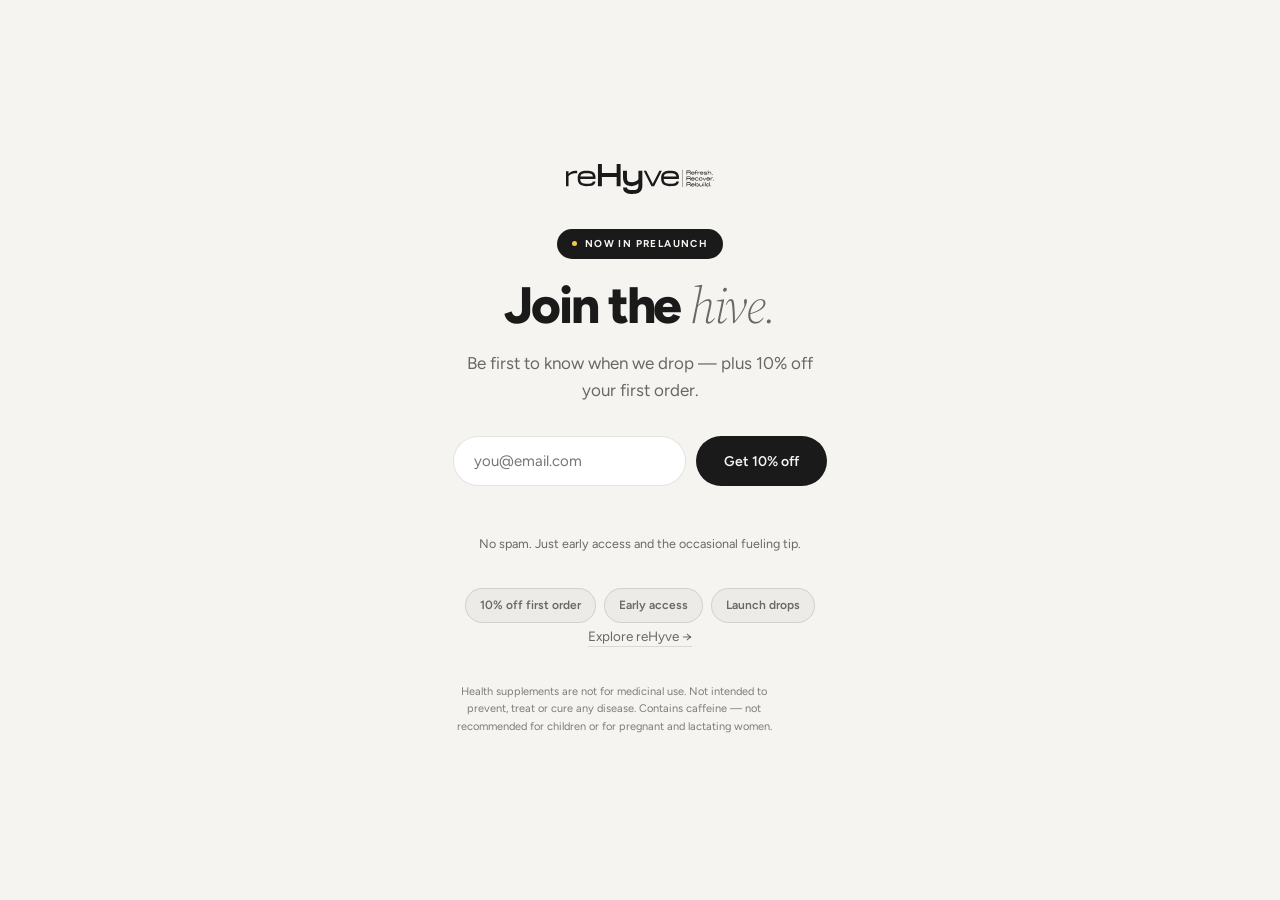
==== join/index.html @ aa382074 "z" ====
<!DOCTYPE html>
<html lang="en">
<head>
<meta charset="UTF-8" />
<meta name="viewport" content="width=device-width, initial-scale=1.0" />
<meta name="theme-color" content="#f5f4f0" />
<title>Join the hive — reHyve</title>
<meta name="description" content="Join the reHyve prelaunch list for early access, launch drops and 10% off your first order." />
<meta name="robots" content="noindex" />
<link rel="preconnect" href="https://fonts.googleapis.com" />
<link rel="preconnect" href="https://fonts.gstatic.com" crossorigin />
<link href="https://fonts.googleapis.com/css2?family=Figtree:wght@400;500;600;700;800;900&family=Source+Serif+4:ital,opsz,wght@1,8..60,300&display=swap" rel="stylesheet" />
<style>
:root{
  --ink:#1a1a1a; --paper:#f5f4f0; --muted:#6a6862;
  --line:rgba(26,26,26,.12); --green:#6ba292; --red:#c25b5b;
  --sans:'Figtree',system-ui,-apple-system,'Segoe UI',sans-serif;
  --serif:'Source Serif 4',Georgia,serif;
  --ease:cubic-bezier(.22,1,.36,1);
}
*{margin:0;padding:0;box-sizing:border-box}
html,body{height:100%}
body{font-family:var(--sans);background:var(--paper);color:var(--ink);line-height:1.6;
  -webkit-font-smoothing:antialiased;display:flex;flex-direction:column;
  align-items:center;justify-content:center;padding:28px 22px;text-align:center}
img{display:block;max-width:100%}
em{font-family:var(--serif);font-style:italic;font-weight:300;color:var(--muted)}

.logo{height:30px;width:auto;margin:0 auto 34px}
.tag{display:inline-flex;align-items:center;gap:8px;background:var(--ink);color:var(--paper);
  font-size:10px;font-weight:700;letter-spacing:.14em;padding:7px 15px;border-radius:100px;margin-bottom:20px}
.dot{width:5px;height:5px;border-radius:50%;background:#f2c94c;animation:blink 2s infinite}
@keyframes blink{0%,100%{opacity:1}50%{opacity:.25}}

h1{font-size:clamp(2.1rem,8vw,3.2rem);font-weight:800;letter-spacing:-.04em;line-height:1.03}
.sub{font-size:clamp(15px,3.6vw,17px);color:var(--muted);max-width:34ch;margin:18px auto 0}

form{display:flex;gap:10px;width:100%;max-width:430px;margin:32px auto 0;flex-wrap:wrap}
input[type=email]{flex:1 1 200px;min-width:0;font-family:inherit;font-size:15px;
  padding:15px 20px;border-radius:100px;border:1.5px solid var(--line);
  background:#fff;color:var(--ink);transition:border-color .25s}
input[type=email]:focus{outline:none;border-color:var(--ink)}
button{font-family:inherit;cursor:pointer;border:none;font-size:14px;font-weight:600;
  padding:15px 28px;border-radius:100px;background:var(--ink);color:var(--paper);
  transition:transform .25s var(--ease),box-shadow .25s}
button:hover{transform:translateY(-2px);box-shadow:0 12px 28px -10px rgba(26,26,26,.5)}
.msg{font-size:14px;font-weight:600;margin-top:16px;min-height:22px}
.fine{font-size:12.5px;color:var(--muted);margin-top:10px}

.perks{display:flex;gap:8px;justify-content:center;flex-wrap:wrap;margin-top:34px}
.perk{font-size:12px;font-weight:600;color:var(--muted);background:rgba(26,26,26,.04);
  border:1px solid var(--line);padding:7px 14px;border-radius:100px}
.back{margin-top:38px;font-size:13.5px;color:var(--muted);text-decoration:none;
  border-bottom:1px solid var(--line);padding-bottom:2px}
.back:hover{color:var(--ink)}
.legal{margin-top:34px;font-size:11px;color:var(--muted);max-width:46ch;line-height:1.6;opacity:.85}
</style>
</head>
<body>

<main>
  <img class="logo" src="../assets/logo-black.svg" alt="reHyve" />

  <span class="tag"><span class="dot"></span>NOW IN PRELAUNCH</span>

  <h1>Join the <em>hive.</em></h1>
  <p class="sub">Be first to know when we drop — plus 10% off your first order.</p>

  <form id="joinForm" method="POST"
        action="https://zgp4-zgp4.maillist-manage.in/weboptin.zc"
        target="zcHidden" novalidate>
    <label class="sr-only" for="email" style="position:absolute;width:1px;height:1px;overflow:hidden;clip:rect(0,0,0,0)">Email address</label>
    <input id="email" name="CONTACT_EMAIL" type="email" placeholder="you@email.com" autocomplete="email" required />
    <button type="submit">Get 10% off</button>
    <input type="hidden" name="submitType" value="optinCustomView" />
    <input type="hidden" name="emailReportId" value="" />
    <input type="hidden" name="formType" value="QuickForm" />
    <input type="hidden" name="zx" value="1dfc677d85" />
    <input type="hidden" name="zcvers" value="2.0" />
    <input type="hidden" name="oldListIds" value="" />
    <input type="hidden" name="mode" value="OptinCreateView" />
    <input type="hidden" name="zcld" value="151346f2036389cd" />
    <input type="hidden" name="zctd" value="151346f203636e29" />
    <input type="hidden" name="zc_trackCode" value="ZCFORMVIEW" />
    <input type="hidden" name="zc_formIx" value="3z68e1d591463554affc09c914d239ed69a33b4a4b6ef9f13fb98e4be2c7274180" />
  </form>
  <iframe name="zcHidden" style="display:none" title="signup"></iframe>
  <p class="msg" id="msg" role="status" aria-live="polite"></p>
  <p class="fine">No spam. Just early access and the occasional fueling tip.</p>

  <div class="perks">
    <span class="perk">10% off first order</span>
    <span class="perk">Early access</span>
    <span class="perk">Launch drops</span>
  </div>

  <a class="back" href="../index.html">Explore reHyve →</a>

  <p class="legal">
    Health supplements are not for medicinal use. Not intended to prevent, treat or cure any disease.
    Contains caffeine — not recommended for children or for pregnant and lactating women.
  </p>
</main>

<script>
(function () {
  var form = document.getElementById('joinForm'),
      input = document.getElementById('email'),
      msg = document.getElementById('msg');

  form.addEventListener('submit', function (e) {
    var v = (input.value || '').trim();
    if (!/^[^@\s]+@[^@\s]+\.[^@\s]{2,}$/.test(v)) {
      e.preventDefault();
      msg.style.color = '#c25b5b';
      msg.textContent = 'Please enter a valid email address.';
      input.focus();
      return;
    }
    msg.style.color = '#6ba292';
    msg.textContent = "You're on the list. Check your inbox to confirm.";
    setTimeout(function () { input.value = ''; }, 400);
  });
})();
</script>

</body>
</html>
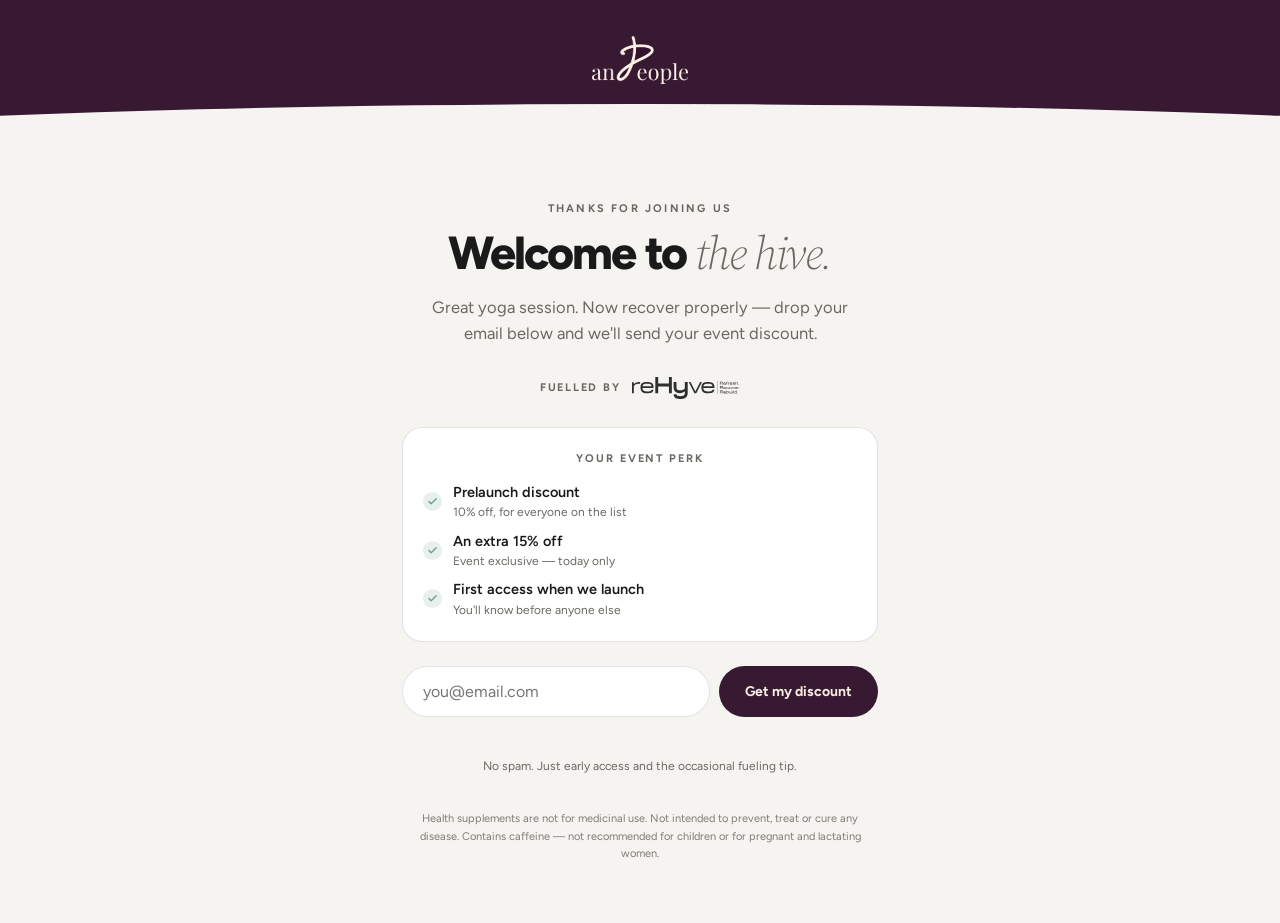
==== commit 6fbdd238: "andpeople event" ====
--- a/join/index.html
+++ b/join/index.html
@@ -3,75 +3,152 @@
 <head>
 <meta charset="UTF-8" />
 <meta name="viewport" content="width=device-width, initial-scale=1.0" />
-<meta name="theme-color" content="#f5f4f0" />
-<title>Join the hive — reHyve</title>
-<meta name="description" content="Join the reHyve prelaunch list for early access, launch drops and 10% off your first order." />
+<meta name="theme-color" content="#371931" />
+<title>Welcome — andPeople × reHyve</title>
+<meta name="description" content="Thanks for joining us at the wellness session. Join the reHyve prelaunch list for your event discount." />
 <meta name="robots" content="noindex" />
 <link rel="preconnect" href="https://fonts.googleapis.com" />
 <link rel="preconnect" href="https://fonts.gstatic.com" crossorigin />
-<link href="https://fonts.googleapis.com/css2?family=Figtree:wght@400;500;600;700;800;900&family=Source+Serif+4:ital,opsz,wght@1,8..60,300&display=swap" rel="stylesheet" />
+<link href="https://fonts.googleapis.com/css2?family=Figtree:wght@400;500;600;700;800;900&family=Source+Serif+4:ital,opsz,wght@0,8..60,300;1,8..60,300&display=swap" rel="stylesheet" />
 <style>
 :root{
-  --ink:#1a1a1a; --paper:#f5f4f0; --muted:#6a6862;
-  --line:rgba(26,26,26,.12); --green:#6ba292; --red:#c25b5b;
+  --plum:#371931;          /* andPeople brand purple */
+  --plum-2:#4a2342;
+  --cream:#f7ece2;         /* andPeople cream */
+  --ink:#1a1a1a;
+  --paper:#f5f4f0;
+  --muted:#6a6862;
+  --line:rgba(26,26,26,.12);
+  --green:#6ba292;
+  --red:#c25b5b;
   --sans:'Figtree',system-ui,-apple-system,'Segoe UI',sans-serif;
   --serif:'Source Serif 4',Georgia,serif;
   --ease:cubic-bezier(.22,1,.36,1);
 }
 *{margin:0;padding:0;box-sizing:border-box}
-html,body{height:100%}
-body{font-family:var(--sans);background:var(--paper);color:var(--ink);line-height:1.6;
-  -webkit-font-smoothing:antialiased;display:flex;flex-direction:column;
-  align-items:center;justify-content:center;padding:28px 22px;text-align:center}
+body{font-family:var(--sans);background:var(--paper);color:var(--ink);
+  line-height:1.6;-webkit-font-smoothing:antialiased}
 img{display:block;max-width:100%}
-em{font-family:var(--serif);font-style:italic;font-weight:300;color:var(--muted)}
-
-.logo{height:30px;width:auto;margin:0 auto 34px}
-.tag{display:inline-flex;align-items:center;gap:8px;background:var(--ink);color:var(--paper);
-  font-size:10px;font-weight:700;letter-spacing:.14em;padding:7px 15px;border-radius:100px;margin-bottom:20px}
-.dot{width:5px;height:5px;border-radius:50%;background:#f2c94c;animation:blink 2s infinite}
-@keyframes blink{0%,100%{opacity:1}50%{opacity:.25}}
-
-h1{font-size:clamp(2.1rem,8vw,3.2rem);font-weight:800;letter-spacing:-.04em;line-height:1.03}
-.sub{font-size:clamp(15px,3.6vw,17px);color:var(--muted);max-width:34ch;margin:18px auto 0}
-
-form{display:flex;gap:10px;width:100%;max-width:430px;margin:32px auto 0;flex-wrap:wrap}
-input[type=email]{flex:1 1 200px;min-width:0;font-family:inherit;font-size:15px;
+em{font-family:var(--serif);font-style:italic;font-weight:300}
+.sr-only{position:absolute;width:1px;height:1px;overflow:hidden;clip:rect(0,0,0,0)}
+
+/* ---------- host banner ---------- */
+.host{background:var(--plum);color:var(--cream);text-align:center;
+  padding:34px 22px 30px;position:relative;overflow:hidden}
+.host::after{content:"";position:absolute;left:50%;bottom:-70px;transform:translateX(-50%);
+  width:180%;height:140px;background:var(--paper);border-radius:50% 50% 0 0}
+.host-logo{height:52px;width:auto;margin:0 auto 14px}
+.host-line{font-size:11px;font-weight:700;letter-spacing:.2em;text-transform:uppercase;opacity:.72}
+.host-sub{font-size:12.5px;opacity:.6;margin-top:6px}
+
+/* ---------- body ---------- */
+.wrap{max-width:520px;margin:0 auto;padding:0 22px 60px;text-align:center;position:relative;z-index:2}
+.hi{font-size:11px;font-weight:700;letter-spacing:.2em;text-transform:uppercase;
+  color:var(--muted);margin-top:26px}
+h1{font-size:clamp(2rem,7.5vw,2.9rem);font-weight:800;letter-spacing:-.04em;
+  line-height:1.05;margin-top:12px}
+h1 em{color:var(--muted)}
+.lead{font-size:clamp(15px,3.6vw,16.5px);color:var(--muted);margin:16px auto 0;max-width:38ch}
+
+.brandmark{display:flex;align-items:center;justify-content:center;gap:12px;margin:30px auto 0}
+.brandmark img{height:22px;width:auto;opacity:.9}
+.brandmark span{font-size:11px;font-weight:700;letter-spacing:.16em;
+  text-transform:uppercase;color:var(--muted)}
+
+/* ---------- offer ---------- */
+.offer{margin:28px auto 0;background:#fff;border:1px solid var(--line);
+  border-radius:20px;padding:22px 20px}
+.offer-top{font-size:11px;font-weight:700;letter-spacing:.18em;
+  text-transform:uppercase;color:var(--muted)}
+.offer-rows{display:flex;flex-direction:column;gap:8px;margin-top:14px;text-align:left}
+.orow{display:flex;align-items:center;gap:11px;font-size:14.5px;font-weight:600}
+.orow .tick{width:19px;height:19px;border-radius:50%;background:rgba(107,162,146,.16);
+  display:flex;align-items:center;justify-content:center;flex-shrink:0}
+.orow .tick svg{width:11px;height:11px;stroke:var(--green);fill:none;stroke-width:3;
+  stroke-linecap:round;stroke-linejoin:round}
+.orow small{display:block;font-size:12px;font-weight:400;color:var(--muted);line-height:1.45}
+
+/* ---------- form ---------- */
+form{display:flex;gap:9px;margin:24px auto 0;flex-wrap:wrap}
+input[type=email]{flex:1 1 190px;min-width:0;font-family:inherit;font-size:16px;
   padding:15px 20px;border-radius:100px;border:1.5px solid var(--line);
   background:#fff;color:var(--ink);transition:border-color .25s}
-input[type=email]:focus{outline:none;border-color:var(--ink)}
-button{font-family:inherit;cursor:pointer;border:none;font-size:14px;font-weight:600;
-  padding:15px 28px;border-radius:100px;background:var(--ink);color:var(--paper);
-  transition:transform .25s var(--ease),box-shadow .25s}
-button:hover{transform:translateY(-2px);box-shadow:0 12px 28px -10px rgba(26,26,26,.5)}
-.msg{font-size:14px;font-weight:600;margin-top:16px;min-height:22px}
-.fine{font-size:12.5px;color:var(--muted);margin-top:10px}
-
-.perks{display:flex;gap:8px;justify-content:center;flex-wrap:wrap;margin-top:34px}
-.perk{font-size:12px;font-weight:600;color:var(--muted);background:rgba(26,26,26,.04);
-  border:1px solid var(--line);padding:7px 14px;border-radius:100px}
-.back{margin-top:38px;font-size:13.5px;color:var(--muted);text-decoration:none;
-  border-bottom:1px solid var(--line);padding-bottom:2px}
-.back:hover{color:var(--ink)}
-.legal{margin-top:34px;font-size:11px;color:var(--muted);max-width:46ch;line-height:1.6;opacity:.85}
+input[type=email]:focus{outline:none;border-color:var(--plum)}
+button{font-family:inherit;cursor:pointer;border:none;font-size:14px;font-weight:700;
+  padding:15px 26px;border-radius:100px;background:var(--plum);color:var(--cream);
+  transition:transform .25s var(--ease),box-shadow .25s,background .25s}
+button:hover{background:var(--plum-2);transform:translateY(-2px);
+  box-shadow:0 12px 26px -10px rgba(55,25,49,.6)}
+.msg{font-size:13.5px;font-weight:600;margin-top:12px;min-height:20px}
+.fine{font-size:12px;color:var(--muted);margin-top:8px}
+
+/* ---------- coupon reveal ---------- */
+.coupon{margin:26px auto 0;background:var(--plum);color:var(--cream);
+  border-radius:22px;padding:26px 22px;
+  opacity:0;transform:translateY(14px);transition:opacity .5s var(--ease),transform .5s var(--ease)}
+.coupon.show{opacity:1;transform:none}
+.coupon[hidden]{display:none}
+.c-eyebrow{font-size:10.5px;font-weight:700;letter-spacing:.2em;text-transform:uppercase;opacity:.7}
+.c-head{font-size:1.45rem;font-weight:800;letter-spacing:-.03em;margin-top:8px}
+.c-head em{opacity:.75}
+.c-code{margin:18px auto 0;display:flex;align-items:center;justify-content:center;gap:10px;
+  background:rgba(247,236,226,.1);border:1.5px dashed rgba(247,236,226,.45);
+  border-radius:14px;padding:14px 18px;max-width:320px}
+.c-code b{font-family:ui-monospace,Menlo,monospace;font-size:19px;font-weight:700;letter-spacing:.1em}
+.c-copy{background:var(--cream);color:var(--plum);font-size:11.5px;font-weight:800;
+  letter-spacing:.06em;padding:8px 13px;border-radius:100px;flex-shrink:0}
+.c-copy:hover{background:#fff;transform:none;box-shadow:none}
+.c-note{font-size:12.5px;opacity:.72;margin-top:14px;line-height:1.55}
+.c-cta{display:inline-block;margin-top:18px;font-size:13.5px;font-weight:600;
+  color:var(--cream);border-bottom:1px solid rgba(247,236,226,.5);padding-bottom:2px}
+
+.legal{margin-top:34px;font-size:11px;color:var(--muted);line-height:1.6;opacity:.85}
+.legal a{color:var(--muted)}
 </style>
 </head>
 <body>
 
-<main>
-  <img class="logo" src="../assets/logo-black.svg" alt="reHyve" />
-
-  <span class="tag"><span class="dot"></span>NOW IN PRELAUNCH</span>
-
-  <h1>Join the <em>hive.</em></h1>
-  <p class="sub">Be first to know when we drop — plus 10% off your first order.</p>
+<header class="host">
+  <img class="host-logo" src="../assets/partners/andpeople.png" alt="andPeople" />
+  <p class="host-line">Wellness Session</p>
+  <p class="host-sub">in collaboration with Blue Tokai</p>
+</header>
+
+<main class="wrap">
+  <p class="hi">Thanks for joining us</p>
+  <h1>Welcome to <em>the hive.</em></h1>
+  <p class="lead">Great yoga session. Now recover properly — drop your email below and we'll send your event discount.</p>
+
+  <div class="brandmark">
+    <span>Fuelled by</span>
+    <img src="../assets/logo-black.svg" alt="reHyve" />
+  </div>
+
+  <section class="offer" aria-label="What you get">
+    <p class="offer-top">Your event perk</p>
+    <div class="offer-rows">
+      <div class="orow">
+        <span class="tick"><svg viewBox="0 0 24 24"><polyline points="4 12 9 17 20 6"/></svg></span>
+        <span>Prelaunch discount<small>10% off, for everyone on the list</small></span>
+      </div>
+      <div class="orow">
+        <span class="tick"><svg viewBox="0 0 24 24"><polyline points="4 12 9 17 20 6"/></svg></span>
+        <span>An extra 15% off<small>Event exclusive — today only</small></span>
+      </div>
+      <div class="orow">
+        <span class="tick"><svg viewBox="0 0 24 24"><polyline points="4 12 9 17 20 6"/></svg></span>
+        <span>First access when we launch<small>You'll know before anyone else</small></span>
+      </div>
+    </div>
+  </section>
 
   <form id="joinForm" method="POST"
         action="https://zgp4-zgp4.maillist-manage.in/weboptin.zc"
         target="zcHidden" novalidate>
-    <label class="sr-only" for="email" style="position:absolute;width:1px;height:1px;overflow:hidden;clip:rect(0,0,0,0)">Email address</label>
-    <input id="email" name="CONTACT_EMAIL" type="email" placeholder="you@email.com" autocomplete="email" required />
-    <button type="submit">Get 10% off</button>
+    <label class="sr-only" for="email">Email address</label>
+    <input id="email" name="CONTACT_EMAIL" type="email" placeholder="you@email.com"
+           autocomplete="email" inputmode="email" required />
+    <button type="submit">Get my discount</button>
     <input type="hidden" name="submitType" value="optinCustomView" />
     <input type="hidden" name="emailReportId" value="" />
     <input type="hidden" name="formType" value="QuickForm" />
@@ -86,15 +163,19 @@
   </form>
   <iframe name="zcHidden" style="display:none" title="signup"></iframe>
   <p class="msg" id="msg" role="status" aria-live="polite"></p>
-  <p class="fine">No spam. Just early access and the occasional fueling tip.</p>
-
-  <div class="perks">
-    <span class="perk">10% off first order</span>
-    <span class="perk">Early access</span>
-    <span class="perk">Launch drops</span>
-  </div>
-
-  <a class="back" href="../index.html">Explore reHyve →</a>
+  <p class="fine" id="fine">No spam. Just early access and the occasional fueling tip.</p>
+
+  <section class="coupon" id="coupon" hidden aria-live="polite">
+    <p class="c-eyebrow">You're on the list</p>
+    <p class="c-head">Here's your <em>code.</em></p>
+    <div class="c-code">
+      <b id="codeText">ANDPEOPLE15</b>
+      <button class="c-copy" id="copyBtn" type="button">Copy</button>
+    </div>
+    <p class="c-note">Apply at checkout for your prelaunch discount plus an extra 15% off.
+      We've also emailed it to you — check your inbox to confirm your subscription.</p>
+    <a class="c-cta" href="../index.html">Explore reHyve →</a>
+  </section>
 
   <p class="legal">
     Health supplements are not for medicinal use. Not intended to prevent, treat or cure any disease.
@@ -106,7 +187,11 @@
 (function () {
   var form = document.getElementById('joinForm'),
       input = document.getElementById('email'),
-      msg = document.getElementById('msg');
+      msg = document.getElementById('msg'),
+      fine = document.getElementById('fine'),
+      coupon = document.getElementById('coupon'),
+      copyBtn = document.getElementById('copyBtn'),
+      codeText = document.getElementById('codeText');
 
   form.addEventListener('submit', function (e) {
     var v = (input.value || '').trim();
@@ -117,9 +202,32 @@
       input.focus();
       return;
     }
-    msg.style.color = '#6ba292';
-    msg.textContent = "You're on the list. Check your inbox to confirm.";
-    setTimeout(function () { input.value = ''; }, 400);
+    // Valid: the form posts to Zoho via the hidden iframe. Reveal the code.
+    msg.textContent = '';
+    form.hidden = true;
+    fine.hidden = true;
+    coupon.hidden = false;
+    requestAnimationFrame(function () { coupon.classList.add('show'); });
+    setTimeout(function () {
+      coupon.scrollIntoView({ behavior: 'smooth', block: 'center' });
+    }, 220);
+  });
+
+  copyBtn.addEventListener('click', function () {
+    var code = codeText.textContent.trim();
+    function done() {
+      copyBtn.textContent = 'Copied';
+      setTimeout(function () { copyBtn.textContent = 'Copy'; }, 1800);
+    }
+    if (navigator.clipboard && navigator.clipboard.writeText) {
+      navigator.clipboard.writeText(code).then(done, done);
+    } else {
+      var t = document.createElement('textarea');
+      t.value = code; document.body.appendChild(t); t.select();
+      try { document.execCommand('copy'); } catch (err) {}
+      document.body.removeChild(t);
+      done();
+    }
   });
 })();
 </script>
